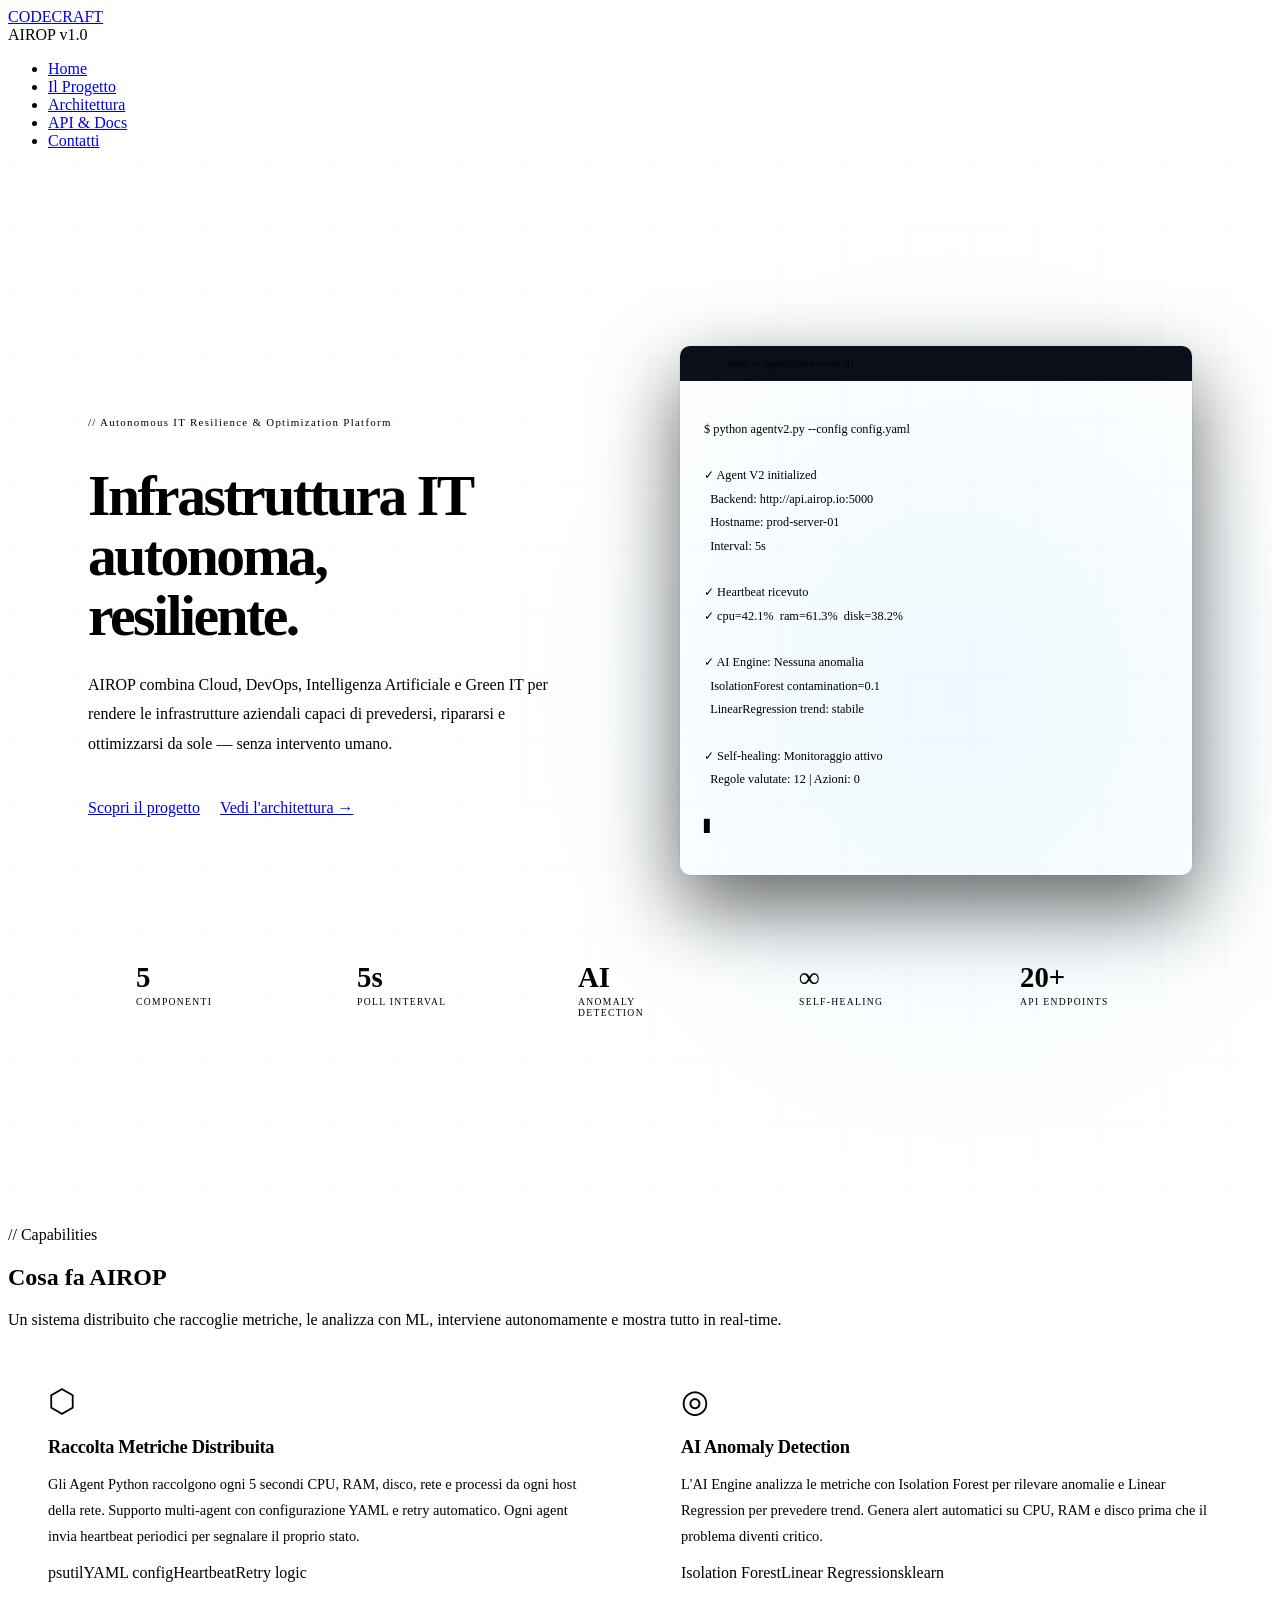
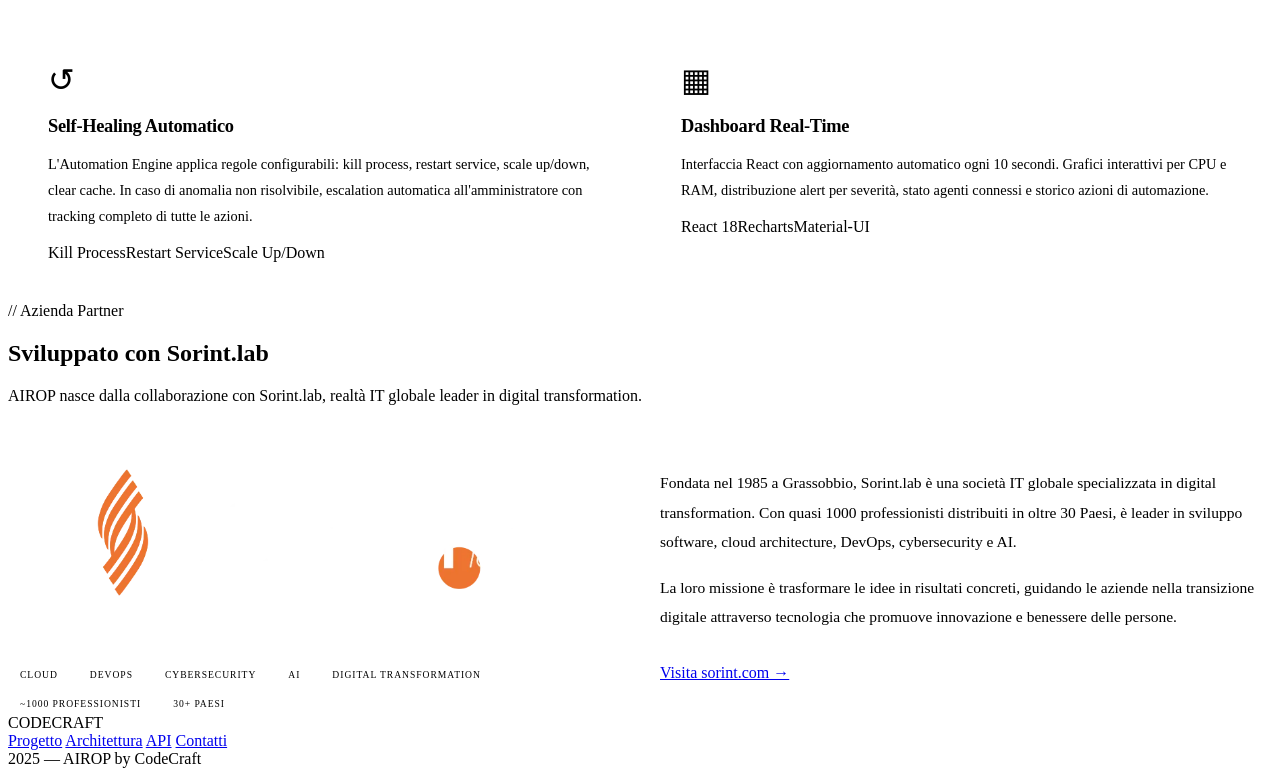
==== index.html @ 49a7ea4e "Add files via upload" ====
<!DOCTYPE html>
<html lang="it">
<head>
  <meta charset="UTF-8"/>
  <meta name="viewport" content="width=device-width, initial-scale=1.0"/>
  <title>AIROP — Autonomous IT Resilience & Optimization Platform</title>
  <link rel="preconnect" href="https://fonts.googleapis.com">
  <link rel="preconnect" href="https://fonts.gstatic.com" crossorigin>
  <link href="https://fonts.googleapis.com/css2?family=Syne:wght@400;600;700;800&family=Space+Mono:wght@400;700&display=swap" rel="stylesheet">
  <link rel="stylesheet" href="style.css">
  <style>
    /* HOME-SPECIFIC */
    .hero { min-height: 100vh; display: flex; flex-direction: column; justify-content: center; position: relative; overflow: hidden; padding: 80px; }
    .hero-bg { position: absolute; inset: 0; background-image: linear-gradient(rgba(14,165,233,0.03) 1px, transparent 1px), linear-gradient(90deg, rgba(14,165,233,0.03) 1px, transparent 1px); background-size: 64px 64px; pointer-events: none; }
    .hero-glow { position: absolute; inset: 0; background: radial-gradient(ellipse 55% 70% at 75% 50%, rgba(14,165,233,0.07) 0%, transparent 65%); pointer-events: none; }
    .hero-content { display: grid; grid-template-columns: 1fr 1fr; gap: 80px; align-items: center; max-width: 1280px; margin: 0 auto; width: 100%; position: relative; z-index: 1; }
    .hero-label { font-family: var(--font-mono); font-size: 0.68rem; letter-spacing: 0.12em; color: var(--accent); margin-bottom: 24px; }
    .hero-title { font-size: clamp(2.8rem, 4.5vw, 4.4rem); font-weight: 800; line-height: 1.04; letter-spacing: -2.5px; margin-bottom: 24px; }
    .hero-title span { color: var(--accent); }
    .hero-desc { color: var(--text-muted); font-size: 1rem; line-height: 1.85; max-width: 460px; margin-bottom: 40px; }
    .hero-actions { display: flex; align-items: center; gap: 20px; flex-wrap: wrap; }
    .terminal { background: var(--surface2); border: 1px solid var(--border); border-radius: 10px; overflow: hidden; box-shadow: 0 32px 80px rgba(0,0,0,0.6), 0 0 0 1px rgba(14,165,233,0.08); width: 100%; max-width: 520px; margin-left: auto; }
    .t-bar { background: #0a0f1a; padding: 12px 16px; display: flex; align-items: center; gap: 8px; border-bottom: 1px solid var(--border); }
    .t-title { font-family: var(--font-mono); font-size: 0.63rem; color: var(--text-muted); margin-left: 8px; }
    .t-body { padding: 24px; font-family: var(--font-mono); font-size: 0.77rem; line-height: 1.9; overflow-x: auto; }
    .cursor { color: var(--accent); animation: blink 1s step-end infinite; }
    @keyframes blink { 50%{ opacity:0; } }
    .stats-bar { display: flex; align-items: stretch; max-width: 1280px; margin: 60px auto 0; width: 100%; border: 1px solid var(--border); background: var(--surface); position: relative; z-index: 1; }
    .stat { padding: 28px 48px; flex: 1; display: flex; flex-direction: column; gap: 4px; }
    .stat-num { font-family: var(--font-mono); font-size: 1.8rem; font-weight: 700; color: var(--accent); line-height: 1; }
    .stat-label { font-family: var(--font-mono); font-size: 0.6rem; letter-spacing: 0.14em; text-transform: uppercase; color: var(--text-muted); }
    .stat-divider { width: 1px; background: var(--border); }
    /* capabilities grid */
    .cap-grid { display: grid; grid-template-columns: repeat(2, 1fr); gap: 2px; }
    .cap-card { background: var(--bg); border: 1px solid var(--border); padding: 40px; position: relative; overflow: hidden; transition: border-color 0.2s, transform 0.2s; }
    .cap-card::before { content: ''; position: absolute; top: 0; left: 0; right: 0; height: 2px; background: var(--accent); transform: scaleX(0); transition: transform 0.3s; }
    .cap-card:hover::before { transform: scaleX(1); }
    .cap-card:hover { border-color: rgba(14,165,233,0.25); transform: translateY(-3px); }
    .cap-icon { font-size: 2rem; margin-bottom: 20px; line-height: 1; }
    .cap-card h3 { font-size: 1.15rem; font-weight: 700; letter-spacing: -0.3px; margin-bottom: 12px; }
    .cap-card p { color: var(--text-muted); font-size: 0.9rem; line-height: 1.8; }
    /* partner strip */
    .partner-strip { display: grid; grid-template-columns: 1fr 1fr; gap: 40px; align-items: center; }
    .partner-logo-box { background-color: (14,165,233,0.25); border-radius: 8px; padding: 32px 48px; display: flex; align-items: center; justify-content: center; min-height: 120px; }
    .sorint-logo { width: 85%; background-color: (14,165,233,0.25);}
    .sorint-fallback { display: none; font-family: var(--font-display); font-weight: 800; font-size: 1.8rem; color: #1a1a2e; letter-spacing: -1px; }
    .sorint-fallback span { color: #0ea5e9; }
    .partner-tags { display: flex; flex-wrap: wrap; gap: 8px; margin-top: 20px; }
    .partner-tags span { font-family: var(--font-mono); font-size: 0.6rem; letter-spacing: 0.1em; text-transform: uppercase; padding: 5px 12px; border: 1px solid var(--border); color: var(--text-muted); background: var(--surface2); }
  </style>
</head>
<body>
<div class="wrapper">
  <header class="page-header">
    <div class="header-inner">
      <a href="index.html" class="logo">CODE<span>CRAFT</span></a>
      <div class="header-badge">AIROP v1.0</div>
    </div>
  </header>
  <nav class="navbar">
    <ul>
      <li><a href="index.html" class="active">Home</a></li>
      <li><a href="progetto.html">Il Progetto</a></li>
      <li><a href="architettura.html">Architettura</a></li>
      <li><a href="api.html">API & Docs</a></li>
      <li><a href="contatti.html">Contatti</a></li>
    </ul>
  </nav>
  <main class="page-body">

    <!-- HERO -->
    <div class="hero">
      <div class="hero-bg"></div>
      <div class="hero-glow"></div>
      <div class="hero-content">
        <div>
          <p class="hero-label">// Autonomous IT Resilience &amp; Optimization Platform</p>
          <h1 class="hero-title">Infrastruttura IT<br><span>autonoma</span>,<br>resiliente.</h1>
          <p class="hero-desc">AIROP combina Cloud, DevOps, Intelligenza Artificiale e Green IT per rendere le infrastrutture aziendali capaci di prevedersi, ripararsi e ottimizzarsi da sole — senza intervento umano.</p>
          <div class="hero-actions">
            <a href="progetto.html" class="btn-primary">Scopri il progetto</a>
            <a href="architettura.html" class="btn-ghost">Vedi l'architettura →</a>
          </div>
        </div>
        <div>
          <div class="terminal">
            <div class="t-bar">
              <span class="dot r"></span><span class="dot y"></span><span class="dot g"></span>
              <span class="t-title">airop — agent@prod-server-01</span>
            </div>
            <pre class="t-body"><span class="t-dim">$</span> python agentv2.py --config config.yaml

<span class="t-green">✓</span> Agent V2 initialized
  Backend: <span class="t-blue">http://api.airop.io:5000</span>
  Hostname: <span class="t-blue">prod-server-01</span>
  Interval: <span class="t-yellow">5s</span>

<span class="t-green">✓</span> Heartbeat ricevuto
<span class="t-green">✓</span> cpu=<span class="t-yellow">42.1%</span>  ram=<span class="t-yellow">61.3%</span>  disk=<span class="t-yellow">38.2%</span>

<span class="t-green">✓</span> AI Engine: <span class="t-blue">Nessuna anomalia</span>
<span class="t-dim">  IsolationForest contamination=0.1</span>
<span class="t-dim">  LinearRegression trend: stabile</span>

<span class="t-green">✓</span> Self-healing: <span class="t-blue">Monitoraggio attivo</span>
<span class="t-dim">  Regole valutate: 12 | Azioni: 0</span>

<span class="cursor">▋</span></pre>
          </div>
        </div>
      </div>
      <div class="stats-bar">
        <div class="stat"><span class="stat-num">5</span><span class="stat-label">Componenti</span></div>
        <div class="stat-divider"></div>
        <div class="stat"><span class="stat-num">5s</span><span class="stat-label">Poll Interval</span></div>
        <div class="stat-divider"></div>
        <div class="stat"><span class="stat-num">AI</span><span class="stat-label">Anomaly Detection</span></div>
        <div class="stat-divider"></div>
        <div class="stat"><span class="stat-num">∞</span><span class="stat-label">Self-Healing</span></div>
        <div class="stat-divider"></div>
        <div class="stat"><span class="stat-num">20+</span><span class="stat-label">API Endpoints</span></div>
      </div>
    </div>

    <!-- COSA FA -->
    <div class="alt-bg">
      <div class="section-inner">
        <div class="section-head">
          <span class="section-label">// Capabilities</span>
          <h2>Cosa fa AIROP</h2>
          <p>Un sistema distribuito che raccoglie metriche, le analizza con ML, interviene autonomamente e mostra tutto in real-time.</p>
        </div>
        <div class="cap-grid">
          <div class="cap-card">
            <div class="cap-icon" style="color:var(--accent)">⬡</div>
            <h3>Raccolta Metriche Distribuita</h3>
            <p>Gli Agent Python raccolgono ogni 5 secondi CPU, RAM, disco, rete e processi da ogni host della rete. Supporto multi-agent con configurazione YAML e retry automatico. Ogni agent invia heartbeat periodici per segnalare il proprio stato.</p>
            <div class="chips"><span class="chip">psutil</span><span class="chip">YAML config</span><span class="chip">Heartbeat</span><span class="chip">Retry logic</span></div>
          </div>
          <div class="cap-card" style="--accent:var(--accent-purple)">
            <div class="cap-icon" style="color:var(--accent-purple)">◎</div>
            <h3>AI Anomaly Detection</h3>
            <p>L'AI Engine analizza le metriche con Isolation Forest per rilevare anomalie e Linear Regression per prevedere trend. Genera alert automatici su CPU, RAM e disco prima che il problema diventi critico.</p>
            <div class="chips"><span class="chip chip--purple">Isolation Forest</span><span class="chip chip--purple">Linear Regression</span><span class="chip chip--purple">sklearn</span></div>
          </div>
          <div class="cap-card" style="--accent:var(--accent-warm)">
            <div class="cap-icon" style="color:var(--accent-warm)">↺</div>
            <h3>Self-Healing Automatico</h3>
            <p>L'Automation Engine applica regole configurabili: kill process, restart service, scale up/down, clear cache. In caso di anomalia non risolvibile, escalation automatica all'amministratore con tracking completo di tutte le azioni.</p>
            <div class="chips"><span class="chip chip--orange">Kill Process</span><span class="chip chip--orange">Restart Service</span><span class="chip chip--orange">Scale Up/Down</span></div>
          </div>
          <div class="cap-card" style="--accent:var(--accent-green)">
            <div class="cap-icon" style="color:var(--accent-green)">▦</div>
            <h3>Dashboard Real-Time</h3>
            <p>Interfaccia React con aggiornamento automatico ogni 10 secondi. Grafici interattivi per CPU e RAM, distribuzione alert per severità, stato agenti connessi e storico azioni di automazione.</p>
            <div class="chips"><span class="chip chip--green">React 18</span><span class="chip chip--green">Recharts</span><span class="chip chip--green">Material-UI</span></div>
          </div>
        </div>
      </div>
    </div>

    <!-- PARTNER -->
    <div class="section-inner">
      <div class="section-head">
        <span class="section-label">// Azienda Partner</span>
        <h2>Sviluppato con Sorint.lab</h2>
        <p>AIROP nasce dalla collaborazione con Sorint.lab, realtà IT globale leader in digital transformation.</p>
      </div>
      <div class="partner-strip">
        <div>
          <div class="partner-logo-box">
            <img src="sorint.webp" alt="Sorint.lab" class="sorint-logo" onerror="this.style.display='none';this.nextElementSibling.style.display='block'">
            <div class="sorint-fallback">SORINT<span>.lab</span></div>
          </div>
          <div class="partner-tags">
            <span>Cloud</span><span>DevOps</span><span>Cybersecurity</span>
            <span>AI</span><span>Digital Transformation</span><span>~1000 professionisti</span><span>30+ Paesi</span>
          </div>
        </div>
        <div>
          <p style="color:var(--text-muted);line-height:1.9;margin-bottom:16px;font-size:0.97rem;">Fondata nel 1985 a Grassobbio, Sorint.lab è una società IT globale specializzata in digital transformation. Con quasi 1000 professionisti distribuiti in oltre 30 Paesi, è leader in sviluppo software, cloud architecture, DevOps, cybersecurity e AI.</p>
          <p style="color:var(--text-muted);line-height:1.9;margin-bottom:32px;font-size:0.97rem;">La loro missione è trasformare le idee in risultati concreti, guidando le aziende nella transizione digitale attraverso tecnologia che promuove innovazione e benessere delle persone.</p>
          <a href="https://www.sorint.com" target="_blank" class="btn-primary">Visita sorint.com →</a>
        </div>
      </div>
    </div>

  </main>
  <footer class="page-footer">
    <div class="footer-inner">
      <span class="footer-logo">CODE<span>CRAFT</span></span>
      <nav class="footer-nav">
        <a href="progetto.html">Progetto</a>
        <a href="architettura.html">Architettura</a>
        <a href="api.html">API</a>
        <a href="contatti.html">Contatti</a>
      </nav>
      <span class="footer-copy">2025 — AIROP by CodeCraft</span>
    </div>
  </footer>
</div>
<script src="script.js"></script>
</body>
</html>
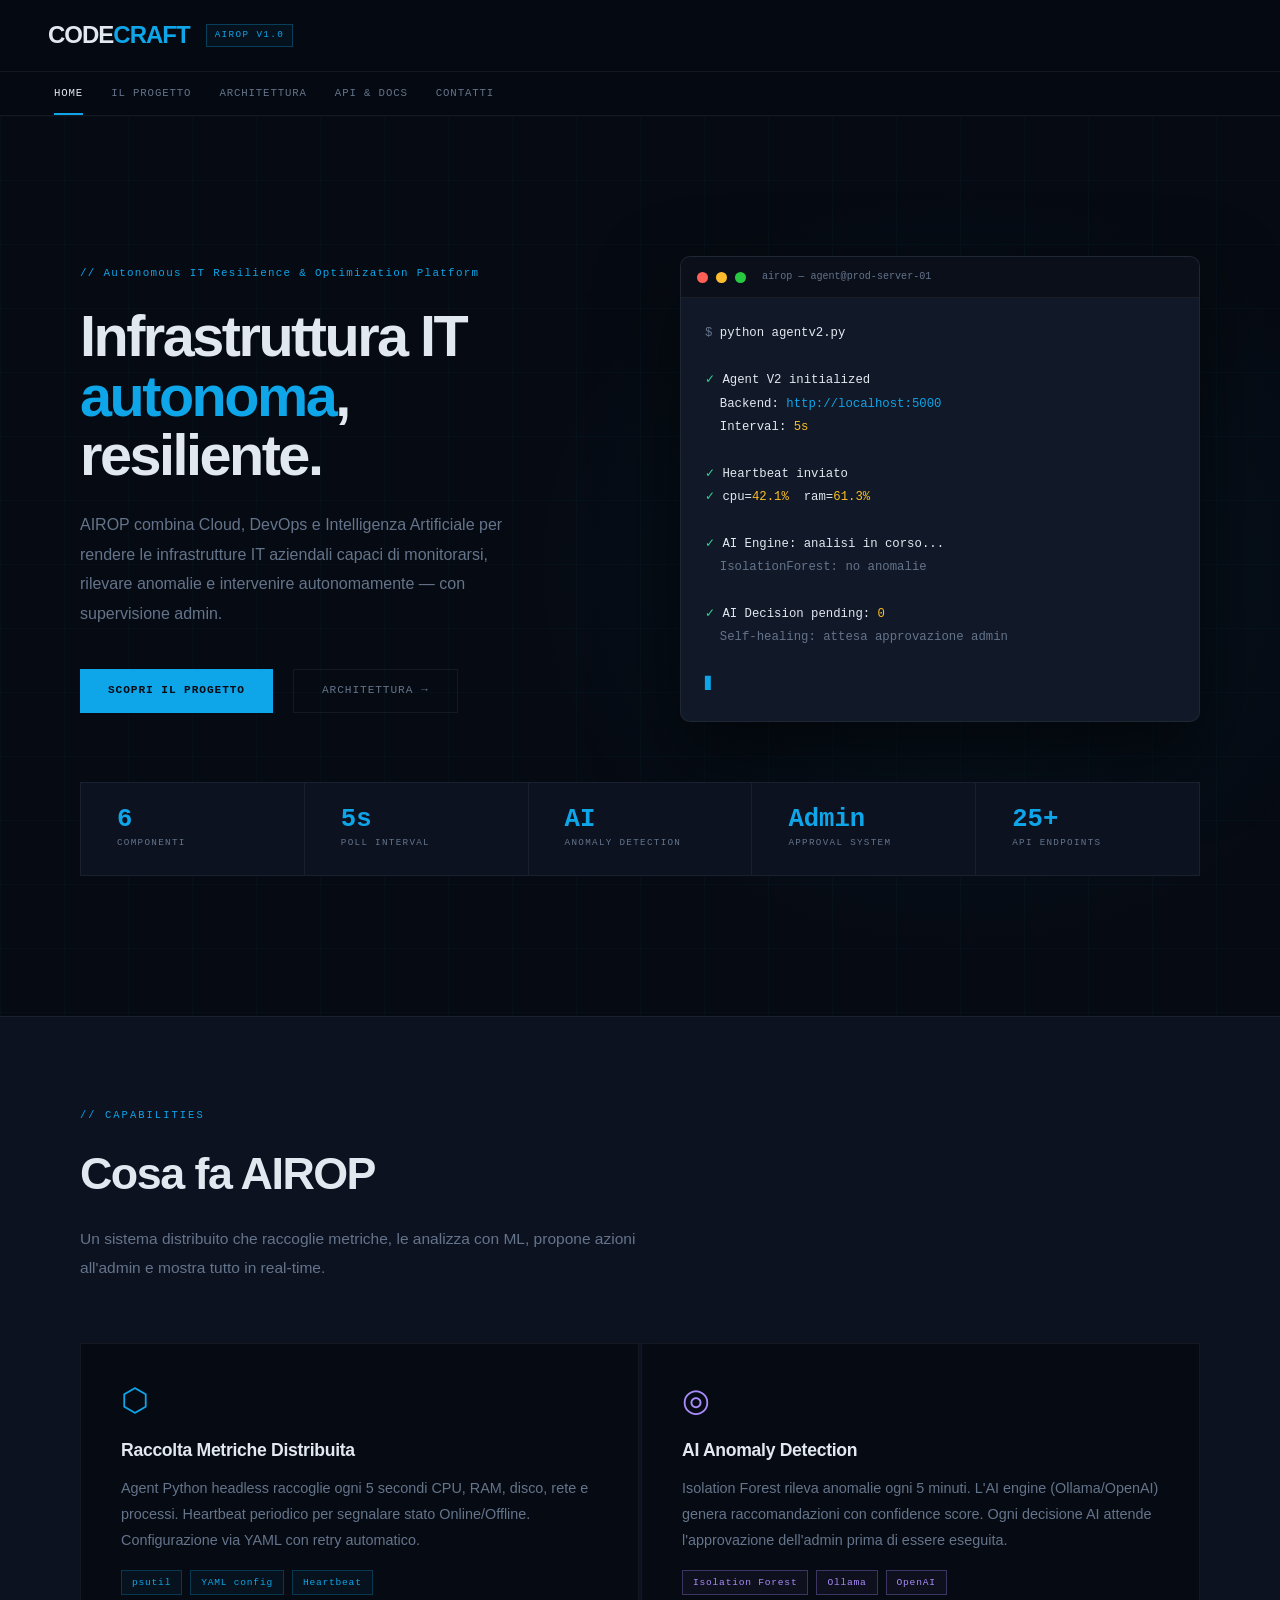
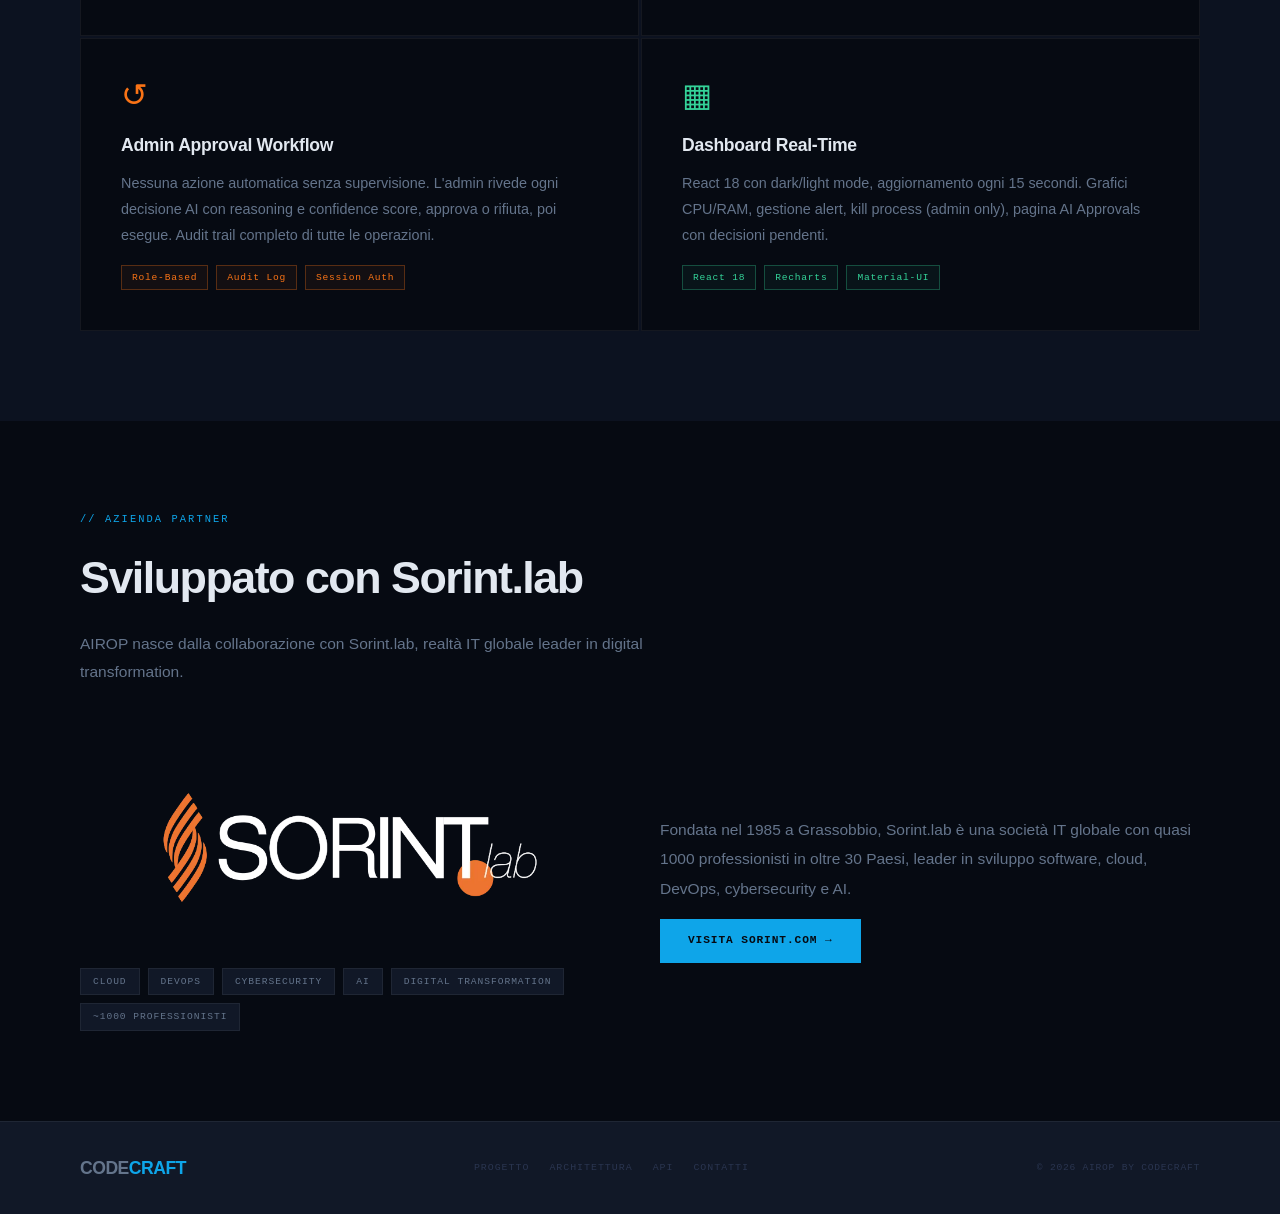
==== commit 69016101: "Add files via upload" ====
--- a/index.html
+++ b/index.html
@@ -9,44 +9,50 @@
   <link href="https://fonts.googleapis.com/css2?family=Syne:wght@400;600;700;800&family=Space+Mono:wght@400;700&display=swap" rel="stylesheet">
   <link rel="stylesheet" href="style.css">
   <style>
-    /* HOME-SPECIFIC */
     .hero { min-height: 100vh; display: flex; flex-direction: column; justify-content: center; position: relative; overflow: hidden; padding: 80px; }
     .hero-bg { position: absolute; inset: 0; background-image: linear-gradient(rgba(14,165,233,0.03) 1px, transparent 1px), linear-gradient(90deg, rgba(14,165,233,0.03) 1px, transparent 1px); background-size: 64px 64px; pointer-events: none; }
     .hero-glow { position: absolute; inset: 0; background: radial-gradient(ellipse 55% 70% at 75% 50%, rgba(14,165,233,0.07) 0%, transparent 65%); pointer-events: none; }
     .hero-content { display: grid; grid-template-columns: 1fr 1fr; gap: 80px; align-items: center; max-width: 1280px; margin: 0 auto; width: 100%; position: relative; z-index: 1; }
     .hero-label { font-family: var(--font-mono); font-size: 0.68rem; letter-spacing: 0.12em; color: var(--accent); margin-bottom: 24px; }
-    .hero-title { font-size: clamp(2.8rem, 4.5vw, 4.4rem); font-weight: 800; line-height: 1.04; letter-spacing: -2.5px; margin-bottom: 24px; }
+    .hero-title { font-size: clamp(2.4rem, 4.5vw, 4.4rem); font-weight: 800; line-height: 1.04; letter-spacing: -2.5px; margin-bottom: 24px; }
     .hero-title span { color: var(--accent); }
     .hero-desc { color: var(--text-muted); font-size: 1rem; line-height: 1.85; max-width: 460px; margin-bottom: 40px; }
     .hero-actions { display: flex; align-items: center; gap: 20px; flex-wrap: wrap; }
-    .terminal { background: var(--surface2); border: 1px solid var(--border); border-radius: 10px; overflow: hidden; box-shadow: 0 32px 80px rgba(0,0,0,0.6), 0 0 0 1px rgba(14,165,233,0.08); width: 100%; max-width: 520px; margin-left: auto; }
+    .terminal { background: var(--surface2); border: 1px solid var(--border); border-radius: 10px; overflow: hidden; box-shadow: 0 32px 80px rgba(0,0,0,0.6); width: 100%; }
     .t-bar { background: #0a0f1a; padding: 12px 16px; display: flex; align-items: center; gap: 8px; border-bottom: 1px solid var(--border); }
     .t-title { font-family: var(--font-mono); font-size: 0.63rem; color: var(--text-muted); margin-left: 8px; }
     .t-body { padding: 24px; font-family: var(--font-mono); font-size: 0.77rem; line-height: 1.9; overflow-x: auto; }
     .cursor { color: var(--accent); animation: blink 1s step-end infinite; }
     @keyframes blink { 50%{ opacity:0; } }
-    .stats-bar { display: flex; align-items: stretch; max-width: 1280px; margin: 60px auto 0; width: 100%; border: 1px solid var(--border); background: var(--surface); position: relative; z-index: 1; }
-    .stat { padding: 28px 48px; flex: 1; display: flex; flex-direction: column; gap: 4px; }
-    .stat-num { font-family: var(--font-mono); font-size: 1.8rem; font-weight: 700; color: var(--accent); line-height: 1; }
-    .stat-label { font-family: var(--font-mono); font-size: 0.6rem; letter-spacing: 0.14em; text-transform: uppercase; color: var(--text-muted); }
+    .stats-bar { display: flex; align-items: stretch; max-width: 1280px; margin: 60px auto 0; width: 100%; border: 1px solid var(--border); background: var(--surface); position: relative; z-index: 1; flex-wrap: wrap; }
+    .stat { padding: 24px 36px; flex: 1; min-width: 120px; display: flex; flex-direction: column; gap: 4px; }
+    .stat-num { font-family: var(--font-mono); font-size: 1.6rem; font-weight: 700; color: var(--accent); line-height: 1; }
+    .stat-label { font-family: var(--font-mono); font-size: 0.58rem; letter-spacing: 0.14em; text-transform: uppercase; color: var(--text-muted); }
     .stat-divider { width: 1px; background: var(--border); }
-    /* capabilities grid */
     .cap-grid { display: grid; grid-template-columns: repeat(2, 1fr); gap: 2px; }
     .cap-card { background: var(--bg); border: 1px solid var(--border); padding: 40px; position: relative; overflow: hidden; transition: border-color 0.2s, transform 0.2s; }
     .cap-card::before { content: ''; position: absolute; top: 0; left: 0; right: 0; height: 2px; background: var(--accent); transform: scaleX(0); transition: transform 0.3s; }
     .cap-card:hover::before { transform: scaleX(1); }
     .cap-card:hover { border-color: rgba(14,165,233,0.25); transform: translateY(-3px); }
     .cap-icon { font-size: 2rem; margin-bottom: 20px; line-height: 1; }
-    .cap-card h3 { font-size: 1.15rem; font-weight: 700; letter-spacing: -0.3px; margin-bottom: 12px; }
+    .cap-card h3 { font-size: 1.1rem; font-weight: 700; letter-spacing: -0.3px; margin-bottom: 12px; }
     .cap-card p { color: var(--text-muted); font-size: 0.9rem; line-height: 1.8; }
-    /* partner strip */
     .partner-strip { display: grid; grid-template-columns: 1fr 1fr; gap: 40px; align-items: center; }
-    .partner-logo-box { background-color: (14,165,233,0.25); border-radius: 8px; padding: 32px 48px; display: flex; align-items: center; justify-content: center; min-height: 120px; }
-    .sorint-logo { width: 85%; background-color: (14,165,233,0.25);}
+     .partner-logo-box { background-color: (14,165,233,0.25); border-radius: 8px; padding: 32px 48px; display: flex; align-items: center; justify-content: center; min-height: 120px; }
+      .sorint-logo { width: 85%; background-color: (14,165,233,0.25);}
     .sorint-fallback { display: none; font-family: var(--font-display); font-weight: 800; font-size: 1.8rem; color: #1a1a2e; letter-spacing: -1px; }
     .sorint-fallback span { color: #0ea5e9; }
     .partner-tags { display: flex; flex-wrap: wrap; gap: 8px; margin-top: 20px; }
     .partner-tags span { font-family: var(--font-mono); font-size: 0.6rem; letter-spacing: 0.1em; text-transform: uppercase; padding: 5px 12px; border: 1px solid var(--border); color: var(--text-muted); background: var(--surface2); }
+    @media (max-width: 900px) {
+      .hero { padding: 48px 24px; min-height: auto; padding-top: 80px; }
+      .hero-content { grid-template-columns: 1fr; gap: 40px; }
+      .terminal { display: none; }
+      .stat-divider { display: none; }
+      .stats-bar { margin-top: 32px; }
+      .cap-grid { grid-template-columns: 1fr; }
+      .partner-strip { grid-template-columns: 1fr; gap: 24px; }
+    }
   </style>
 </head>
 <body>
@@ -55,10 +61,11 @@
     <div class="header-inner">
       <a href="index.html" class="logo">CODE<span>CRAFT</span></a>
       <div class="header-badge">AIROP v1.0</div>
+      <button class="menu-toggle" onclick="toggleMenu()">☰</button>
     </div>
   </header>
-  <nav class="navbar">
-    <ul>
+  <nav class="navbar" id="navbar">
+    <ul id="nav-menu">
       <li><a href="index.html" class="active">Home</a></li>
       <li><a href="progetto.html">Il Progetto</a></li>
       <li><a href="architettura.html">Architettura</a></li>
@@ -68,7 +75,6 @@
   </nav>
   <main class="page-body">
 
-    <!-- HERO -->
     <div class="hero">
       <div class="hero-bg"></div>
       <div class="hero-glow"></div>
@@ -76,90 +82,83 @@
         <div>
           <p class="hero-label">// Autonomous IT Resilience &amp; Optimization Platform</p>
           <h1 class="hero-title">Infrastruttura IT<br><span>autonoma</span>,<br>resiliente.</h1>
-          <p class="hero-desc">AIROP combina Cloud, DevOps, Intelligenza Artificiale e Green IT per rendere le infrastrutture aziendali capaci di prevedersi, ripararsi e ottimizzarsi da sole — senza intervento umano.</p>
+          <p class="hero-desc">AIROP combina Cloud, DevOps e Intelligenza Artificiale per rendere le infrastrutture IT aziendali capaci di monitorarsi, rilevare anomalie e intervenire autonomamente — con supervisione admin.</p>
           <div class="hero-actions">
             <a href="progetto.html" class="btn-primary">Scopri il progetto</a>
-            <a href="architettura.html" class="btn-ghost">Vedi l'architettura →</a>
+            <a href="architettura.html" class="btn-ghost">Architettura →</a>
           </div>
         </div>
         <div>
           <div class="terminal">
-            <div class="t-bar">
-              <span class="dot r"></span><span class="dot y"></span><span class="dot g"></span>
-              <span class="t-title">airop — agent@prod-server-01</span>
-            </div>
-            <pre class="t-body"><span class="t-dim">$</span> python agentv2.py --config config.yaml
+            <div class="t-bar"><span class="dot r"></span><span class="dot y"></span><span class="dot g"></span><span class="t-title">airop — agent@prod-server-01</span></div>
+            <pre class="t-body"><span class="t-dim">$</span> python agentv2.py
 
 <span class="t-green">✓</span> Agent V2 initialized
-  Backend: <span class="t-blue">http://api.airop.io:5000</span>
-  Hostname: <span class="t-blue">prod-server-01</span>
+  Backend: <span class="t-blue">http://localhost:5000</span>
   Interval: <span class="t-yellow">5s</span>
 
-<span class="t-green">✓</span> Heartbeat ricevuto
-<span class="t-green">✓</span> cpu=<span class="t-yellow">42.1%</span>  ram=<span class="t-yellow">61.3%</span>  disk=<span class="t-yellow">38.2%</span>
-
-<span class="t-green">✓</span> AI Engine: <span class="t-blue">Nessuna anomalia</span>
-<span class="t-dim">  IsolationForest contamination=0.1</span>
-<span class="t-dim">  LinearRegression trend: stabile</span>
-
-<span class="t-green">✓</span> Self-healing: <span class="t-blue">Monitoraggio attivo</span>
-<span class="t-dim">  Regole valutate: 12 | Azioni: 0</span>
+<span class="t-green">✓</span> Heartbeat inviato
+<span class="t-green">✓</span> cpu=<span class="t-yellow">42.1%</span>  ram=<span class="t-yellow">61.3%</span>
+
+<span class="t-green">✓</span> AI Engine: analisi in corso...
+<span class="t-dim">  IsolationForest: no anomalie</span>
+
+<span class="t-green">✓</span> AI Decision pending: <span class="t-yellow">0</span>
+<span class="t-dim">  Self-healing: attesa approvazione admin</span>
 
 <span class="cursor">▋</span></pre>
           </div>
         </div>
       </div>
       <div class="stats-bar">
-        <div class="stat"><span class="stat-num">5</span><span class="stat-label">Componenti</span></div>
+        <div class="stat"><span class="stat-num">6</span><span class="stat-label">Componenti</span></div>
         <div class="stat-divider"></div>
         <div class="stat"><span class="stat-num">5s</span><span class="stat-label">Poll Interval</span></div>
         <div class="stat-divider"></div>
         <div class="stat"><span class="stat-num">AI</span><span class="stat-label">Anomaly Detection</span></div>
         <div class="stat-divider"></div>
-        <div class="stat"><span class="stat-num">∞</span><span class="stat-label">Self-Healing</span></div>
-        <div class="stat-divider"></div>
-        <div class="stat"><span class="stat-num">20+</span><span class="stat-label">API Endpoints</span></div>
-      </div>
-    </div>
-
-    <!-- COSA FA -->
+        <div class="stat"><span class="stat-num">Admin</span><span class="stat-label">Approval System</span></div>
+        <div class="stat-divider"></div>
+        <div class="stat"><span class="stat-num">25+</span><span class="stat-label">API Endpoints</span></div>
+      </div>
+    </div>
+
     <div class="alt-bg">
       <div class="section-inner">
         <div class="section-head">
           <span class="section-label">// Capabilities</span>
           <h2>Cosa fa AIROP</h2>
-          <p>Un sistema distribuito che raccoglie metriche, le analizza con ML, interviene autonomamente e mostra tutto in real-time.</p>
+          <p>Un sistema distribuito che raccoglie metriche, le analizza con ML, propone azioni all'admin e mostra tutto in real-time.</p>
         </div>
         <div class="cap-grid">
           <div class="cap-card">
             <div class="cap-icon" style="color:var(--accent)">⬡</div>
             <h3>Raccolta Metriche Distribuita</h3>
-            <p>Gli Agent Python raccolgono ogni 5 secondi CPU, RAM, disco, rete e processi da ogni host della rete. Supporto multi-agent con configurazione YAML e retry automatico. Ogni agent invia heartbeat periodici per segnalare il proprio stato.</p>
-            <div class="chips"><span class="chip">psutil</span><span class="chip">YAML config</span><span class="chip">Heartbeat</span><span class="chip">Retry logic</span></div>
-          </div>
-          <div class="cap-card" style="--accent:var(--accent-purple)">
+            <p>Agent Python headless raccoglie ogni 5 secondi CPU, RAM, disco, rete e processi. Heartbeat periodico per segnalare stato Online/Offline. Configurazione via YAML con retry automatico.</p>
+            <div class="chips"><span class="chip">psutil</span><span class="chip">YAML config</span><span class="chip">Heartbeat</span></div>
+          </div>
+          <div class="cap-card">
             <div class="cap-icon" style="color:var(--accent-purple)">◎</div>
             <h3>AI Anomaly Detection</h3>
-            <p>L'AI Engine analizza le metriche con Isolation Forest per rilevare anomalie e Linear Regression per prevedere trend. Genera alert automatici su CPU, RAM e disco prima che il problema diventi critico.</p>
-            <div class="chips"><span class="chip chip--purple">Isolation Forest</span><span class="chip chip--purple">Linear Regression</span><span class="chip chip--purple">sklearn</span></div>
-          </div>
-          <div class="cap-card" style="--accent:var(--accent-warm)">
+            <p>Isolation Forest rileva anomalie ogni 5 minuti. L'AI engine (Ollama/OpenAI) genera raccomandazioni con confidence score. Ogni decisione AI attende l'approvazione dell'admin prima di essere eseguita.</p>
+            <div class="chips"><span class="chip chip--purple">Isolation Forest</span><span class="chip chip--purple">Ollama</span><span class="chip chip--purple">OpenAI</span></div>
+          </div>
+          <div class="cap-card">
             <div class="cap-icon" style="color:var(--accent-warm)">↺</div>
-            <h3>Self-Healing Automatico</h3>
-            <p>L'Automation Engine applica regole configurabili: kill process, restart service, scale up/down, clear cache. In caso di anomalia non risolvibile, escalation automatica all'amministratore con tracking completo di tutte le azioni.</p>
-            <div class="chips"><span class="chip chip--orange">Kill Process</span><span class="chip chip--orange">Restart Service</span><span class="chip chip--orange">Scale Up/Down</span></div>
-          </div>
-          <div class="cap-card" style="--accent:var(--accent-green)">
+            <h3>Admin Approval Workflow</h3>
+            <p>Nessuna azione automatica senza supervisione. L'admin rivede ogni decisione AI con reasoning e confidence score, approva o rifiuta, poi esegue. Audit trail completo di tutte le operazioni.</p>
+            <div class="chips"><span class="chip chip--orange">Role-Based</span><span class="chip chip--orange">Audit Log</span><span class="chip chip--orange">Session Auth</span></div>
+          </div>
+          <div class="cap-card">
             <div class="cap-icon" style="color:var(--accent-green)">▦</div>
             <h3>Dashboard Real-Time</h3>
-            <p>Interfaccia React con aggiornamento automatico ogni 10 secondi. Grafici interattivi per CPU e RAM, distribuzione alert per severità, stato agenti connessi e storico azioni di automazione.</p>
+            <p>React 18 con dark/light mode, aggiornamento ogni 15 secondi. Grafici CPU/RAM, gestione alert, kill process (admin only), pagina AI Approvals con decisioni pendenti.</p>
             <div class="chips"><span class="chip chip--green">React 18</span><span class="chip chip--green">Recharts</span><span class="chip chip--green">Material-UI</span></div>
           </div>
         </div>
       </div>
     </div>
 
-    <!-- PARTNER -->
     <div class="section-inner">
       <div class="section-head">
         <span class="section-label">// Azienda Partner</span>
@@ -174,12 +173,11 @@
           </div>
           <div class="partner-tags">
             <span>Cloud</span><span>DevOps</span><span>Cybersecurity</span>
-            <span>AI</span><span>Digital Transformation</span><span>~1000 professionisti</span><span>30+ Paesi</span>
-          </div>
-        </div>
-        <div>
-          <p style="color:var(--text-muted);line-height:1.9;margin-bottom:16px;font-size:0.97rem;">Fondata nel 1985 a Grassobbio, Sorint.lab è una società IT globale specializzata in digital transformation. Con quasi 1000 professionisti distribuiti in oltre 30 Paesi, è leader in sviluppo software, cloud architecture, DevOps, cybersecurity e AI.</p>
-          <p style="color:var(--text-muted);line-height:1.9;margin-bottom:32px;font-size:0.97rem;">La loro missione è trasformare le idee in risultati concreti, guidando le aziende nella transizione digitale attraverso tecnologia che promuove innovazione e benessere delle persone.</p>
+            <span>AI</span><span>Digital Transformation</span><span>~1000 professionisti</span>
+          </div>
+        </div>
+        <div>
+          <p style="color:var(--text-muted);line-height:1.9;margin-bottom:16px;font-size:0.97rem;">Fondata nel 1985 a Grassobbio, Sorint.lab è una società IT globale con quasi 1000 professionisti in oltre 30 Paesi, leader in sviluppo software, cloud, DevOps, cybersecurity e AI.</p>
           <a href="https://www.sorint.com" target="_blank" class="btn-primary">Visita sorint.com →</a>
         </div>
       </div>
@@ -195,7 +193,7 @@
         <a href="api.html">API</a>
         <a href="contatti.html">Contatti</a>
       </nav>
-      <span class="footer-copy">2025 — AIROP by CodeCraft</span>
+      <span class="footer-copy">© 2026 AIROP by CodeCraft</span>
     </div>
   </footer>
 </div>
--- a/style.css
+++ b/style.css
@@ -0,0 +1,125 @@
+:root {
+  --bg: #060a12;
+  --surface: #0c1220;
+  --surface2: #111827;
+  --border: rgba(255,255,255,0.06);
+  --accent: #0ea5e9;
+  --accent2: #38bdf8;
+  --accent-warm: #f97316;
+  --accent-purple: #a78bfa;
+  --accent-green: #34d399;
+  --text: #e2e8f0;
+  --text-muted: #64748b;
+  --text-dim: #2a3550;
+  --font-display: 'Syne', sans-serif;
+  --font-mono: 'Space Mono', monospace;
+}
+*, *::before, *::after { box-sizing: border-box; margin: 0; padding: 0; }
+html { scroll-behavior: smooth; }
+body { background: var(--bg); color: var(--text); font-family: var(--font-display); font-size: 16px; line-height: 1.6; overflow-x: hidden; }
+::-webkit-scrollbar { width: 3px; }
+::-webkit-scrollbar-track { background: var(--bg); }
+::-webkit-scrollbar-thumb { background: var(--accent); border-radius: 2px; }
+.wrapper { min-height: 100vh; display: flex; flex-direction: column; }
+.page-body { flex: 1; }
+
+/* HEADER */
+.page-header { background: rgba(6,10,18,0.97); border-bottom: 1px solid var(--border); padding: 0 48px; height: 72px; display: flex; align-items: center; backdrop-filter: blur(16px); position: sticky; top: 0; z-index: 1001; }
+.header-inner { display: flex; align-items: center; gap: 16px; width: 100%; }
+.logo { font-family: var(--font-display); font-weight: 800; font-size: 1.5rem; letter-spacing: -1px; text-decoration: none; color: var(--text); }
+.logo span { color: var(--accent); }
+.header-badge { font-family: var(--font-mono); font-size: 0.58rem; letter-spacing: 0.15em; text-transform: uppercase; color: var(--accent); border: 1px solid rgba(14,165,233,0.3); padding: 3px 8px; background: rgba(14,165,233,0.06); }
+.menu-toggle { display: none; background: none; border: 1px solid var(--border); color: var(--text-muted); padding: 8px 12px; cursor: pointer; font-size: 1.1rem; margin-left: auto; }
+
+/* NAVBAR */
+.navbar { background: rgba(6,10,18,0.95); border-bottom: 1px solid var(--border); position: sticky; top: 72px; z-index: 1000; backdrop-filter: blur(12px); }
+.navbar ul { list-style: none; display: flex; padding: 0 40px; flex-wrap: wrap; }
+.navbar ul li a { display: block; padding: 13px 14px; color: var(--text-muted); text-decoration: none; font-family: var(--font-mono); font-size: 0.67rem; letter-spacing: 0.08em; text-transform: uppercase; transition: color 0.2s; position: relative; }
+.navbar ul li a::after { content: ''; position: absolute; bottom: 0; left: 14px; right: 14px; height: 2px; background: var(--accent); transform: scaleX(0); transition: transform 0.2s; }
+.navbar ul li a:hover, .navbar ul li a.active { color: var(--text); }
+.navbar ul li a:hover::after, .navbar ul li a.active::after { transform: scaleX(1); }
+
+/* UTILITIES */
+.section-label { font-family: var(--font-mono); font-size: 0.65rem; letter-spacing: 0.2em; text-transform: uppercase; color: var(--accent); margin-bottom: 14px; display: block; }
+.section-inner { max-width: 1280px; margin: 0 auto; padding: 90px 80px; }
+.section-head { margin-bottom: 60px; }
+.section-head h1, .section-head h2 { font-size: clamp(2rem, 3.5vw, 3rem); font-weight: 800; letter-spacing: -1.5px; margin-bottom: 16px; }
+.section-head p { color: var(--text-muted); max-width: 580px; line-height: 1.85; font-size: 0.97rem; }
+.alt-bg { background: var(--surface); border-top: 1px solid var(--border); }
+
+/* BUTTONS */
+.btn-primary { display: inline-block; padding: 13px 28px; background: var(--accent); color: var(--bg); text-decoration: none; font-family: var(--font-mono); font-size: 0.7rem; letter-spacing: 0.08em; text-transform: uppercase; font-weight: 700; transition: background 0.2s, transform 0.15s; }
+.btn-primary:hover { background: var(--accent2); transform: translateY(-2px); }
+.btn-ghost { display: inline-block; padding: 12px 28px; border: 1px solid var(--border); color: var(--text-muted); text-decoration: none; font-family: var(--font-mono); font-size: 0.7rem; letter-spacing: 0.08em; text-transform: uppercase; transition: border-color 0.2s, color 0.2s; }
+.btn-ghost:hover { border-color: rgba(14,165,233,0.4); color: var(--text); }
+
+/* CARDS */
+.card { background: var(--surface); border: 1px solid var(--border); padding: 40px; position: relative; overflow: hidden; transition: border-color 0.2s, transform 0.2s; }
+.card::before { content: ''; position: absolute; top: 0; left: 0; right: 0; height: 2px; background: var(--accent); transform: scaleX(0); transition: transform 0.3s; }
+.card:hover::before { transform: scaleX(1); }
+.card:hover { border-color: rgba(14,165,233,0.25); transform: translateY(-3px); }
+.card--purple::before { background: var(--accent-purple); }
+.card--green::before { background: var(--accent-green); }
+.card--orange::before { background: var(--accent-warm); }
+.card--yellow::before { background: #fbbf24; }
+
+/* CODE BLOCKS */
+.code-block { background: var(--surface2); border: 1px solid var(--border); border-radius: 8px; overflow: hidden; margin: 20px 0; }
+.code-bar { background: #0a0f1a; padding: 10px 16px; display: flex; align-items: center; gap: 8px; border-bottom: 1px solid var(--border); }
+.dot { width: 11px; height: 11px; border-radius: 50%; }
+.dot.r { background: #ff5f57; } .dot.y { background: #ffbd2e; } .dot.g { background: #28c840; }
+.code-lang { font-family: var(--font-mono); font-size: 0.6rem; color: var(--text-muted); margin-left: auto; letter-spacing: 0.1em; text-transform: uppercase; }
+.code-block pre { padding: 20px; font-family: var(--font-mono); font-size: 0.76rem; line-height: 1.9; color: var(--text); overflow-x: auto; }
+.kw { color: #60a5fa; } .fn { color: var(--accent-purple); } .str { color: var(--accent-green); } .val { color: #fbbf24; } .cmt { color: var(--text-muted); font-style: italic; }
+.t-dim { color: var(--text-muted); } .t-green { color: var(--accent-green); } .t-blue { color: var(--accent); } .t-yellow { color: #fbbf24; }
+
+/* CHIPS */
+.chip { font-family: var(--font-mono); font-size: 0.6rem; letter-spacing: 0.08em; padding: 4px 10px; border: 1px solid rgba(14,165,233,0.25); color: var(--accent); background: rgba(14,165,233,0.05); }
+.chip--purple { border-color: rgba(167,139,250,0.3); color: var(--accent-purple); background: rgba(167,139,250,0.05); }
+.chip--green  { border-color: rgba(52,211,153,0.3);  color: var(--accent-green);  background: rgba(52,211,153,0.05); }
+.chip--orange { border-color: rgba(249,115,22,0.3);  color: var(--accent-warm);   background: rgba(249,115,22,0.05); }
+.chip--yellow { border-color: rgba(251,191,36,0.3);  color: #fbbf24;              background: rgba(251,191,36,0.05); }
+.chips { display: flex; flex-wrap: wrap; gap: 8px; margin-top: 16px; }
+
+/* METHODS */
+.method { font-family: var(--font-mono); font-size: 0.58rem; font-weight: 700; letter-spacing: 0.05em; padding: 3px 8px; min-width: 44px; text-align: center; flex-shrink: 0; }
+.method.get  { color: var(--accent-green); border: 1px solid rgba(52,211,153,0.3);  background: rgba(52,211,153,0.06); }
+.method.post { color: var(--accent);       border: 1px solid rgba(14,165,233,0.3);  background: rgba(14,165,233,0.06); }
+.method.put  { color: #fbbf24;             border: 1px solid rgba(251,191,36,0.3);  background: rgba(251,191,36,0.06); }
+.method.del  { color: #f87171;             border: 1px solid rgba(248,113,113,0.3); background: rgba(248,113,113,0.06); }
+
+/* FOOTER */
+.page-footer { background: var(--surface2); border-top: 1px solid var(--border); padding: 32px 80px; }
+.footer-inner { display: flex; justify-content: space-between; align-items: center; max-width: 1280px; margin: 0 auto; gap: 24px; flex-wrap: wrap; }
+.footer-logo { font-family: var(--font-display); font-weight: 800; font-size: 1.1rem; letter-spacing: -0.5px; color: var(--text-muted); }
+.footer-logo span { color: var(--accent); }
+.footer-nav { display: flex; gap: 20px; flex-wrap: wrap; }
+.footer-nav a { font-family: var(--font-mono); font-size: 0.62rem; letter-spacing: 0.1em; text-transform: uppercase; color: var(--text-dim); text-decoration: none; transition: color 0.2s; }
+.footer-nav a:hover { color: var(--text-muted); }
+.footer-copy { font-family: var(--font-mono); font-size: 0.6rem; letter-spacing: 0.08em; color: var(--text-dim); text-transform: uppercase; }
+
+/* ── RESPONSIVE ── */
+@media (max-width: 1024px) {
+  .section-inner { padding: 70px 48px; }
+  .page-footer { padding: 28px 48px; }
+  .page-header { padding: 0 32px; }
+  .navbar ul { padding: 0 24px; }
+}
+
+@media (max-width: 768px) {
+  .page-header { padding: 0 20px; }
+  .header-badge { display: none; }
+  .menu-toggle { display: block; }
+
+  .navbar { position: sticky; top: 72px; }
+  .navbar ul { flex-direction: column; padding: 0; max-height: 0; overflow: hidden; transition: max-height 0.3s ease; }
+  .navbar ul.open { max-height: 400px; }
+  .navbar ul li a { padding: 14px 24px; border-bottom: 1px solid var(--border); font-size: 0.75rem; }
+  .navbar ul li a::after { display: none; }
+
+  .section-inner { padding: 56px 24px; }
+  .section-head { margin-bottom: 40px; }
+  .page-footer { padding: 24px 24px; }
+  .footer-inner { flex-direction: column; align-items: flex-start; gap: 16px; }
+  .footer-nav { gap: 14px; }
+}
